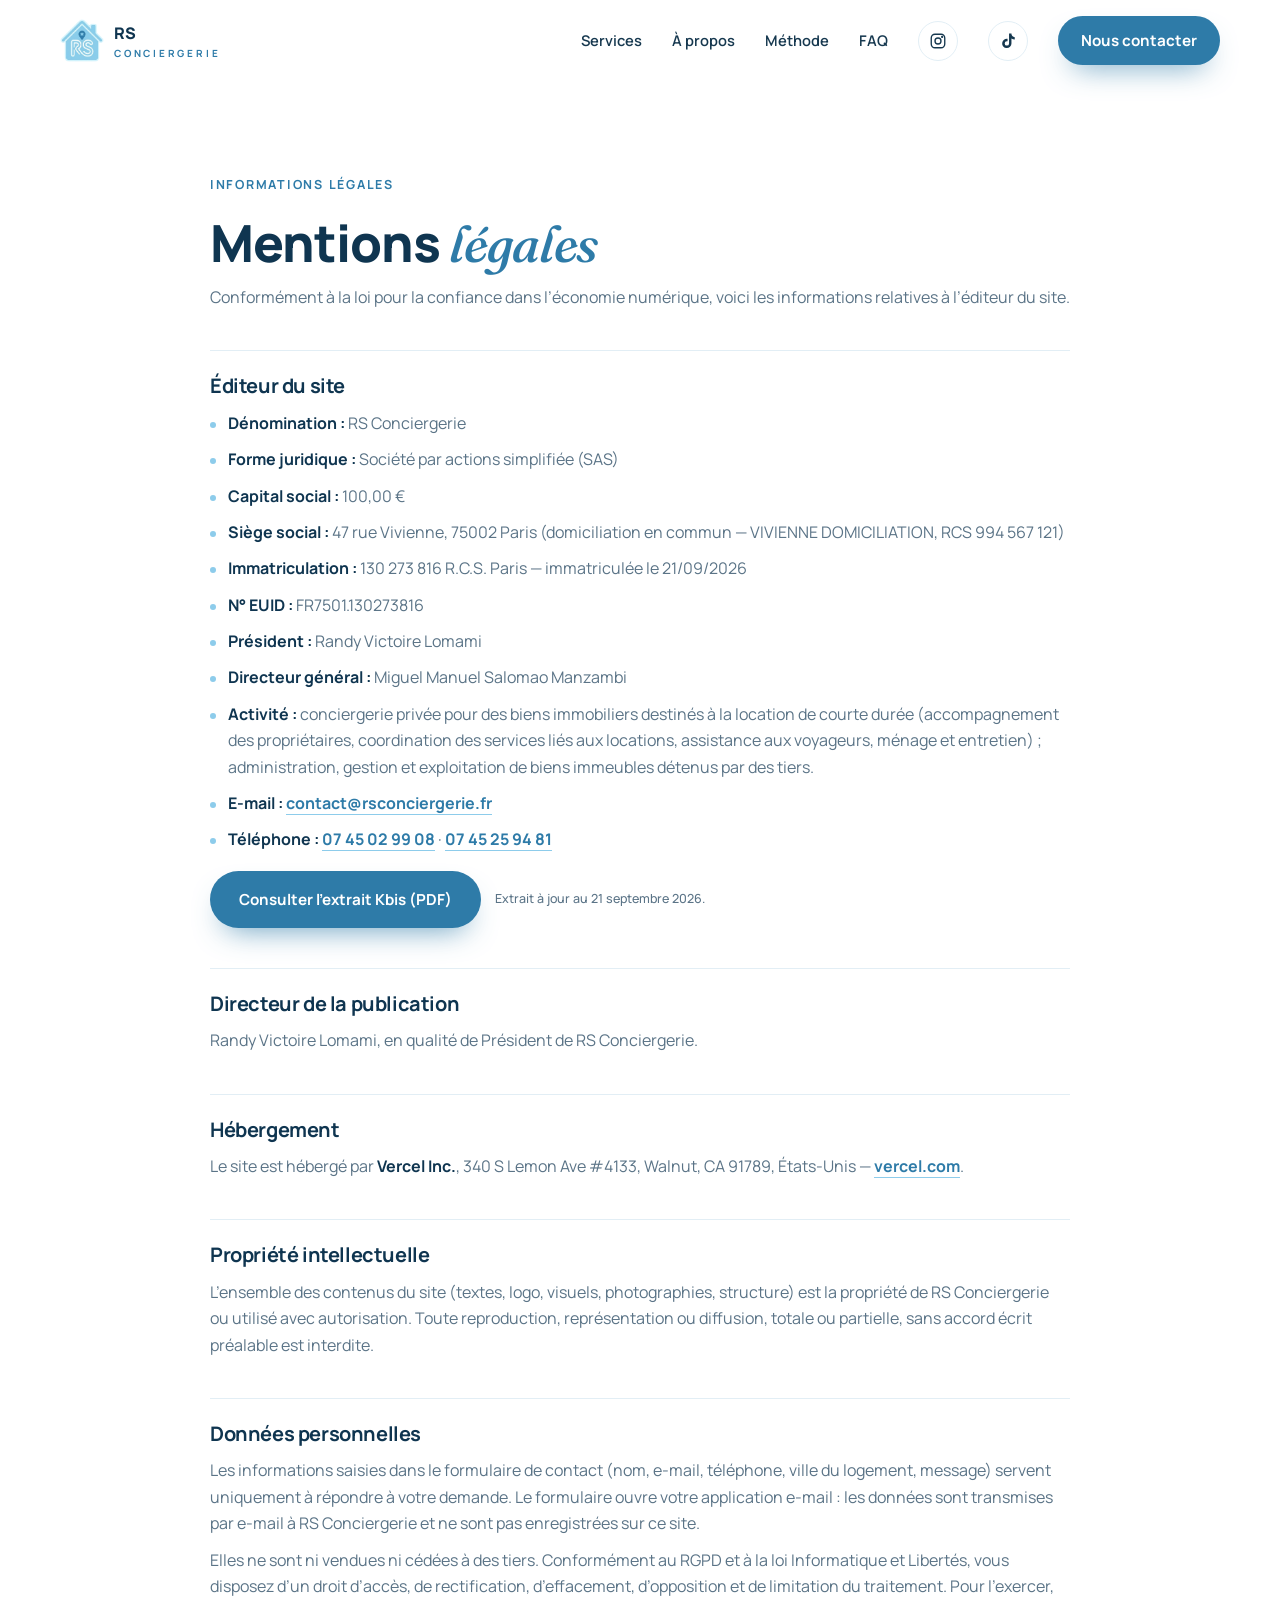
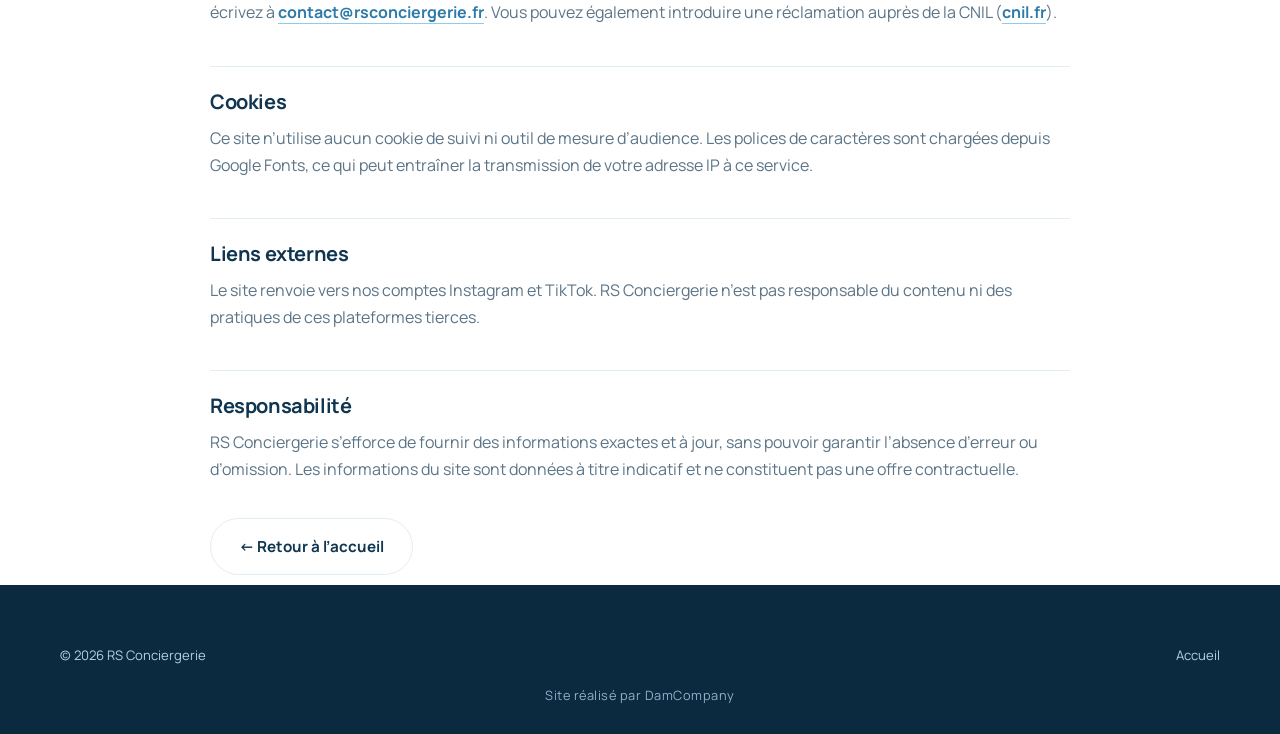
==== mentions-legales.html @ 4475f789 "Site RS Conciergerie" ====
<!DOCTYPE html>
<html lang="fr">
<head>
<meta charset="utf-8">
<meta name="viewport" content="width=device-width,initial-scale=1">
<title>Mentions légales — RS Conciergerie</title>
<meta name="description" content="Mentions légales de RS Conciergerie, SAS immatriculée au RCS de Paris.">
<link rel="icon" type="image/png" href="assets/favicon.png">
<link rel="preconnect" href="https://fonts.googleapis.com">
<link rel="preconnect" href="https://fonts.gstatic.com" crossorigin>
<link href="https://fonts.googleapis.com/css2?family=Fraunces:ital,wght@1,500&family=Manrope:wght@400;500;600;700;800&display=swap" rel="stylesheet">
<link rel="stylesheet" href="css/style.css">
</head>
<body>
<div class="progress" aria-hidden="true"><i id="bar"></i></div>
<header class="header" id="header">
  <div class="container nav">
    <a href="index.html" class="brand" aria-label="RS Conciergerie — accueil">
      <img src="assets/logo.png" alt="" width="44" height="43">
      <span>RS<small>CONCIERGERIE</small></span>
    </a>
    <button class="burger" id="burger" aria-label="Ouvrir le menu" aria-expanded="false" aria-controls="menu"><span></span></button>
    <nav class="menu" id="menu" aria-label="Navigation principale">
      <a href="index.html#services">Services</a>
      <a href="index.html#apropos">À propos</a>
      <a href="index.html#methode">Méthode</a>
      <a href="index.html#faq">FAQ</a>
      <a href="https://www.instagram.com/rsconciergerie_?stkn=MXJvY3Y4YjVndGR3eQ%3D%3D&amp;utm_source=qr" class="nav-social" target="_blank" rel="noopener" aria-label="Instagram"><svg viewBox="0 0 24 24" fill="none" stroke="currentColor" stroke-width="1.8" stroke-linecap="round" stroke-linejoin="round"><rect x="3" y="3" width="18" height="18" rx="5"/><circle cx="12" cy="12" r="4"/><circle cx="17.5" cy="6.5" r=".6" fill="currentColor"/></svg></a>
      <a href="https://www.tiktok.com/@rsconciergerie?_r=1&amp;_t=ZN-9AFDzYryNuw" class="nav-social" target="_blank" rel="noopener" aria-label="TikTok"><svg viewBox="0 0 24 24" fill="currentColor"><path d="M16.6 2h-3.2v13.2a2.9 2.9 0 1 1-2.9-2.9c.3 0 .6 0 .9.1V9.1a6.2 6.2 0 1 0 5.2 6.1V8.7a7.6 7.6 0 0 0 4.4 1.4V6.9a4.5 4.5 0 0 1-4.4-4.9z"/></svg></a>
      <a href="index.html#contact" class="btn btn-primary">Nous contacter</a>
    </nav>
  </div>
</header>

<main class="legal">
  <div class="container">
    <div class="eyebrow">Informations légales</div>
    <h1>Mentions <em class="accent">légales</em></h1>
    <p>Conformément à la loi pour la confiance dans l’économie numérique, voici les informations relatives à l’éditeur du site.</p>

    <h2>Éditeur du site</h2>
    <ul>
      <li><strong>Dénomination :</strong> RS Conciergerie</li>
      <li><strong>Forme juridique :</strong> Société par actions simplifiée (SAS)</li>
      <li><strong>Capital social :</strong> 100,00 €</li>
      <li><strong>Siège social :</strong> 47 rue Vivienne, 75002 Paris (domiciliation en commun — VIVIENNE DOMICILIATION, RCS 994 567 121)</li>
      <li><strong>Immatriculation :</strong> 130 273 816 R.C.S. Paris — immatriculée le 21/09/2026</li>
      <li><strong>N° EUID :</strong> FR7501.130273816</li>
      <li><strong>Président :</strong> Randy Victoire Lomami</li>
      <li><strong>Directeur général :</strong> Miguel Manuel Salomao Manzambi</li>
      <li><strong>Activité :</strong> conciergerie privée pour des biens immobiliers destinés à la location de courte durée (accompagnement des propriétaires, coordination des services liés aux locations, assistance aux voyageurs, ménage et entretien) ; administration, gestion et exploitation de biens immeubles détenus par des tiers.</li>
      <li><strong>E-mail :</strong> <a class="inline" href="mailto:contact@rsconciergerie.fr">contact@rsconciergerie.fr</a></li>
      <li><strong>Téléphone :</strong> <a class="inline" href="tel:+33745029908">07 45 02 99 08</a> · <a class="inline" href="tel:+33745259481">07 45 25 94 81</a></li>
    </ul>
    <div class="kbis">
      <a class="btn btn-primary" href="assets/extrait-kbis.pdf" target="_blank" rel="noopener">Consulter l’extrait Kbis (PDF)</a>
      <span class="note">Extrait à jour au 21 septembre 2026.</span>
    </div>

    <h2>Directeur de la publication</h2>
    <p>Randy Victoire Lomami, en qualité de Président de RS Conciergerie.</p>

    <h2>Hébergement</h2>
    <p>Le site est hébergé par <strong>Vercel Inc.</strong>, 340 S Lemon Ave #4133, Walnut, CA 91789, États-Unis — <a class="inline" href="https://vercel.com" target="_blank" rel="noopener">vercel.com</a>.</p>

    <h2>Propriété intellectuelle</h2>
    <p>L’ensemble des contenus du site (textes, logo, visuels, photographies, structure) est la propriété de RS Conciergerie ou utilisé avec autorisation. Toute reproduction, représentation ou diffusion, totale ou partielle, sans accord écrit préalable est interdite.</p>

    <h2 id="donnees">Données personnelles</h2>
    <p>Les informations saisies dans le formulaire de contact (nom, e-mail, téléphone, ville du logement, message) servent uniquement à répondre à votre demande. Le formulaire ouvre votre application e-mail : les données sont transmises par e-mail à RS Conciergerie et ne sont pas enregistrées sur ce site.</p>
    <p>Elles ne sont ni vendues ni cédées à des tiers. Conformément au RGPD et à la loi Informatique et Libertés, vous disposez d’un droit d’accès, de rectification, d’effacement, d’opposition et de limitation du traitement. Pour l’exercer, écrivez à <a class="inline" href="mailto:contact@rsconciergerie.fr">contact@rsconciergerie.fr</a>. Vous pouvez également introduire une réclamation auprès de la CNIL (<a class="inline" href="https://www.cnil.fr" target="_blank" rel="noopener">cnil.fr</a>).</p>

    <h2>Cookies</h2>
    <p>Ce site n’utilise aucun cookie de suivi ni outil de mesure d’audience. Les polices de caractères sont chargées depuis Google Fonts, ce qui peut entraîner la transmission de votre adresse IP à ce service.</p>

    <h2>Liens externes</h2>
    <p>Le site renvoie vers nos comptes Instagram et TikTok. RS Conciergerie n’est pas responsable du contenu ni des pratiques de ces plateformes tierces.</p>

    <h2>Responsabilité</h2>
    <p>RS Conciergerie s’efforce de fournir des informations exactes et à jour, sans pouvoir garantir l’absence d’erreur ou d’omission. Les informations du site sont données à titre indicatif et ne constituent pas une offre contractuelle.</p>

    <p style="margin-top:36px"><a class="btn btn-ghost" href="index.html">← Retour à l’accueil</a></p>
  </div>
</main>

<footer class="footer">
  <div class="container">
    <div class="foot-bottom" style="padding-top:0">
      <span>© <span id="year">2026</span> RS Conciergerie</span>
      <a href="index.html">Accueil</a>
    </div>
    <p class="credit">Site réalisé par DamCompany</p>
  </div>
</footer>
<script src="js/main.js"></script>
</body>
</html>
---- css/style.css ----
/* RS Conciergerie — style.css */
:root{
  --sky:#8dcceb;        /* bleu du logo */
  --sky-soft:#d4f5fe;   /* halo du logo */
  --deep:#2e7ba8;       /* pin du logo */
  --deep-2:#256a93;
  --navy:#0f3550;
  --ink:#16384f;
  --muted:#5b7487;
  --bg:#ffffff;
  --bg-alt:#f4fafd;
  --line:#e2eef5;
  --radius:22px;
  --shadow:0 20px 50px -24px rgba(15,53,80,.28);
  --font:'Manrope',system-ui,-apple-system,'Segoe UI',sans-serif;
  --serif:'Fraunces',Georgia,serif;
  --ease:cubic-bezier(.22,.8,.24,1);
}
*,*::before,*::after{box-sizing:border-box}
html{scroll-behavior:smooth;scroll-padding-top:84px}
body{margin:0;font-family:var(--font);color:var(--ink);background:var(--bg);line-height:1.65;-webkit-font-smoothing:antialiased;overflow-x:hidden}
img{max-width:100%;display:block}
a{color:inherit;text-decoration:none}
h1,h2,h3{margin:0;color:var(--navy);line-height:1.12;letter-spacing:-.02em}
p{margin:0}
ul{margin:0;padding:0;list-style:none}
.container{width:min(1160px,100% - 40px);margin-inline:auto}
section{padding:clamp(64px,9vw,120px) 0;position:relative}
.alt{background:var(--bg-alt)}
em.accent{font-family:var(--serif);font-style:italic;font-weight:500;color:var(--deep)}
.eyebrow{display:inline-flex;align-items:center;gap:10px;font-size:.78rem;font-weight:700;letter-spacing:.14em;text-transform:uppercase;color:var(--deep);margin-bottom:18px}
.h2{font-size:clamp(1.9rem,4.4vw,3.1rem);font-weight:800}
.lead{color:var(--muted);font-size:clamp(1rem,1.6vw,1.15rem);max-width:60ch;margin-top:18px}
.head{max-width:760px;margin-bottom:clamp(36px,5vw,60px)}

/* progress */
.progress{position:fixed;inset:0 0 auto 0;height:3px;z-index:100;background:transparent}
.progress i{display:block;height:100%;width:0;background:linear-gradient(90deg,var(--sky),var(--deep))}

/* buttons */
.btn{display:inline-flex;align-items:center;justify-content:center;gap:10px;padding:15px 28px;border-radius:999px;font-weight:700;font-size:.95rem;border:1.5px solid transparent;cursor:pointer;font-family:inherit;transition:transform .35s var(--ease),box-shadow .35s var(--ease),background .3s,color .3s,border-color .3s}
.btn svg{width:18px;height:18px;transition:transform .35s var(--ease)}
.btn:hover svg{transform:translateX(4px)}
.btn-primary{background:var(--deep);color:#fff;box-shadow:0 14px 30px -14px rgba(46,123,168,.8)}
.btn-primary:hover{background:var(--navy);transform:translateY(-3px)}
.btn-ghost{background:#fff;color:var(--navy);border-color:var(--line)}
.btn-ghost:hover{border-color:var(--sky);transform:translateY(-3px);box-shadow:var(--shadow)}
:focus-visible{outline:3px solid var(--deep);outline-offset:3px;border-radius:8px}

/* header */
.header{position:fixed;top:0;left:0;right:0;z-index:90;transition:background .35s,box-shadow .35s,padding .35s;padding:16px 0}
.header::before{content:"";position:absolute;inset:0;z-index:-1;background:rgba(255,255,255,.82);backdrop-filter:blur(16px);-webkit-backdrop-filter:blur(16px);box-shadow:0 1px 0 var(--line);opacity:0;transition:opacity .35s}
.header.scrolled::before{opacity:1}
.header.scrolled{padding:10px 0}
.nav{display:flex;align-items:center;justify-content:space-between;gap:20px}
.brand{display:flex;align-items:center;gap:10px;font-weight:800;color:var(--navy);letter-spacing:-.01em}
.brand img{width:44px;height:auto}
.brand span small{display:block;font-size:.62rem;letter-spacing:.28em;color:var(--deep);font-weight:700;margin-top:-2px}
.menu{display:flex;align-items:center;gap:30px}
.menu a:not(.btn){font-size:.92rem;font-weight:600;color:var(--ink);position:relative;padding:6px 0}
.menu a:not(.btn)::after{content:"";position:absolute;left:0;bottom:0;height:2px;width:100%;background:var(--deep);transform:scaleX(0);transform-origin:right;transition:transform .4s var(--ease)}
.menu a:not(.btn):hover::after{transform:scaleX(1);transform-origin:left}
.menu .btn{padding:11px 22px}
.burger{display:none;width:46px;height:46px;border-radius:50%;border:1px solid var(--line);background:#fff;cursor:pointer;position:relative}
.burger span,.burger span::before,.burger span::after{position:absolute;left:50%;top:50%;width:18px;height:2px;background:var(--navy);border-radius:2px;transition:transform .35s var(--ease),background .2s;content:""}
.burger span{transform:translate(-50%,-50%)}
.burger span::before{transform:translate(-50%,-6px);left:50%;top:50%}
.burger span::after{transform:translate(-50%,5px);left:50%;top:50%}
.burger[aria-expanded="true"] span{background:transparent}
.burger[aria-expanded="true"] span::before{transform:translate(-50%,-50%) rotate(45deg)}
.burger[aria-expanded="true"] span::after{transform:translate(-50%,-50%) rotate(-45deg)}

/* hero */
.hero{padding-top:clamp(130px,16vw,190px);padding-bottom:clamp(60px,8vw,100px);overflow:hidden;background:radial-gradient(1200px 600px at 85% -10%,var(--sky-soft),transparent 60%),#fff}
.blob{position:absolute;border-radius:50%;filter:blur(60px);opacity:.55;z-index:0;animation:float 14s ease-in-out infinite}
.blob.b1{width:380px;height:380px;background:var(--sky);top:60px;right:-120px}
.blob.b2{width:260px;height:260px;background:var(--sky-soft);bottom:-40px;left:-80px;animation-delay:-6s}
@keyframes float{50%{transform:translate(-30px,40px) scale(1.08)}}
.hero-center{display:flex;flex-direction:column;align-items:center;text-align:center;position:relative;z-index:1}
.hero{padding-top:clamp(104px,11vw,130px)}
.hero-center .logo-stage{width:min(320px,64vw);aspect-ratio:auto;border-radius:0;background:radial-gradient(closest-side,var(--sky-soft),transparent 75%);box-shadow:none;margin-bottom:clamp(22px,3.5vw,36px);padding:10px}
.hero-center .logo-stage::before,.hero-center .logo-stage::after{display:none}
.hero-center .logo-stage img{width:100%;height:auto}
.hero .hero-center h1{font-size:clamp(1.3rem,2.55vw,2.4rem);margin:0;max-width:100%}
.hero-center .cta-row{justify-content:center}
@media (min-width:760px){.hero-center h1{white-space:nowrap}}
.menu a.nav-social{padding:0}
.menu a.nav-social::after{display:none}
.nav-social{width:40px;height:40px;border-radius:50%;border:1px solid var(--line);background:#fff;display:grid;place-items:center;color:var(--navy);transition:background .3s,color .3s,transform .35s var(--ease),border-color .3s}
.nav-social svg{width:18px;height:18px}
.nav-social:hover{background:var(--deep);color:#fff;border-color:var(--deep);transform:translateY(-3px)}
.hero-grid{display:grid;grid-template-columns:1.1fr .9fr;gap:clamp(30px,5vw,70px);align-items:center;position:relative;z-index:1}
.tag{display:inline-flex;align-items:center;gap:10px;padding:8px 16px 8px 10px;background:#fff;border:1px solid var(--line);border-radius:999px;font-size:.82rem;font-weight:600;color:var(--navy);box-shadow:0 6px 18px -10px rgba(15,53,80,.3)}
.tag i{width:8px;height:8px;border-radius:50%;background:#34c38f;box-shadow:0 0 0 0 rgba(52,195,143,.6);animation:pulse 2s infinite}
@keyframes pulse{70%{box-shadow:0 0 0 10px rgba(52,195,143,0)}100%{box-shadow:0 0 0 0 rgba(52,195,143,0)}}
.hero h1{font-size:clamp(2.4rem,6.2vw,4.6rem);font-weight:800;margin:22px 0 22px}
.hero .lead{margin-top:0}
.cta-row{display:flex;flex-wrap:wrap;gap:14px;margin-top:34px}
.hero-points{display:flex;flex-wrap:wrap;gap:10px 26px;margin-top:34px;color:var(--muted);font-size:.9rem;font-weight:600}
.hero-points li{display:flex;align-items:center;gap:8px}
.hero-points svg{width:18px;height:18px;color:var(--deep)}
.hero-visual{position:relative;display:grid;place-items:center}
.logo-stage{position:relative;width:min(420px,88%);aspect-ratio:1;border-radius:50%;background:linear-gradient(145deg,#fff,var(--sky-soft));display:grid;place-items:center;box-shadow:var(--shadow),inset 0 0 0 1px #fff}
.logo-stage::before,.logo-stage::after{content:"";position:absolute;inset:-22px;border-radius:50%;border:1.5px dashed var(--sky);opacity:.7;animation:spin 40s linear infinite}
.logo-stage::after{inset:-48px;opacity:.35;animation-direction:reverse;animation-duration:60s}
@keyframes spin{to{transform:rotate(360deg)}}
.logo-stage img{width:62%;animation:bob 6s ease-in-out infinite}
@keyframes bob{50%{transform:translateY(-12px)}}
.chip{position:absolute;background:#fff;border:1px solid var(--line);border-radius:16px;padding:12px 16px;font-size:.82rem;font-weight:700;color:var(--navy);display:flex;align-items:center;gap:10px;box-shadow:var(--shadow);animation:bob 7s ease-in-out infinite}
.chip svg{width:20px;height:20px;color:var(--deep)}
.chip.c1{top:6%;left:-2%}
.chip.c2{bottom:12%;right:-4%;animation-delay:-3s}
.chip.c3{bottom:-2%;left:8%;animation-delay:-5s}

/* marquee */
.marquee{padding:0;background:var(--navy);color:#fff;overflow:hidden}
.marquee-track{display:flex;width:max-content;animation:marq 38s linear infinite}
.marquee:hover .marquee-track{animation-play-state:paused}
.marquee span{display:flex;align-items:center;gap:38px;padding:20px 19px;font-weight:600;font-size:.95rem;white-space:nowrap}
.marquee span::after{content:"✦";color:var(--sky);font-size:.8rem}
@keyframes marq{to{transform:translateX(-50%)}}

/* services */
.grid-services{display:grid;grid-template-columns:repeat(3,1fr);gap:20px}
.card{position:relative;background:#fff;border:1px solid var(--line);border-radius:var(--radius);padding:30px 28px;overflow:hidden;transition:transform .45s var(--ease),box-shadow .45s var(--ease),border-color .3s}
.card::before{content:"";position:absolute;inset:0;background:linear-gradient(160deg,var(--sky-soft),transparent 60%);opacity:0;transition:opacity .4s}
.card:hover{transform:translateY(-8px);box-shadow:var(--shadow);border-color:var(--sky)}
.card:hover::before{opacity:1}
.card>*{position:relative}
.card .num{position:absolute;top:22px;right:26px;font-family:var(--serif);font-style:italic;font-size:1.4rem;color:var(--sky);font-weight:500}
.ico{width:54px;height:54px;border-radius:16px;background:var(--sky-soft);color:var(--deep);display:grid;place-items:center;margin-bottom:22px;transition:background .35s,color .35s,transform .45s var(--ease)}
.ico svg{width:26px;height:26px}
.card:hover .ico{background:var(--deep);color:#fff;transform:rotate(-6deg) scale(1.06)}
.card h3{font-size:1.15rem;font-weight:800;margin-bottom:8px}
.card p{color:var(--muted);font-size:.95rem}
.extra{margin-top:26px;padding:22px 28px;border-radius:var(--radius);background:var(--navy);color:#e9f6fc;display:flex;gap:16px;align-items:center;flex-wrap:wrap}
.extra strong{color:#fff}

/* about */
.about-grid{display:grid;grid-template-columns:1fr 1fr;gap:clamp(30px,6vw,80px);align-items:center}
.photo{position:relative;border-radius:30px;overflow:hidden;box-shadow:var(--shadow)}
.photo img{width:100%;height:auto;transition:transform 1.2s var(--ease)}
.photo:hover img{transform:scale(1.04)}
.photo figcaption{position:absolute;left:16px;bottom:16px;background:rgba(255,255,255,.9);backdrop-filter:blur(10px);padding:10px 16px;border-radius:14px;font-size:.85rem;font-weight:700;color:var(--navy)}
.photo::after{content:"";position:absolute;inset:0;border-radius:30px;box-shadow:inset 0 0 0 1px rgba(255,255,255,.4);pointer-events:none}
.values{display:grid;gap:16px;margin-top:30px}
.values li{display:flex;gap:16px;align-items:flex-start}
.values .ico{width:46px;height:46px;border-radius:14px;margin:0;flex:none}
.values .ico svg{width:22px;height:22px}
.values h3{font-size:1.02rem;font-weight:800;margin-bottom:2px}
.values p{color:var(--muted);font-size:.92rem}

/* process */
.steps{display:grid;grid-template-columns:repeat(4,1fr);gap:20px;counter-reset:s;position:relative}
.step{background:#fff;border:1px solid var(--line);border-radius:var(--radius);padding:28px 24px;position:relative;transition:transform .4s var(--ease),box-shadow .4s}
.step:hover{transform:translateY(-6px);box-shadow:var(--shadow)}
.step b{display:grid;place-items:center;width:44px;height:44px;border-radius:50%;background:var(--deep);color:#fff;font-weight:800;margin-bottom:18px}
.step h3{font-size:1.08rem;font-weight:800;margin-bottom:8px}
.step p{color:var(--muted);font-size:.92rem}

/* faq */
.faq{max-width:860px;margin-inline:auto}
details{background:#fff;border:1px solid var(--line);border-radius:18px;margin-bottom:12px;transition:border-color .3s,box-shadow .3s}
details[open]{border-color:var(--sky);box-shadow:var(--shadow)}
summary{list-style:none;cursor:pointer;padding:20px 24px;font-weight:700;color:var(--navy);display:flex;justify-content:space-between;align-items:center;gap:16px}
summary::-webkit-details-marker{display:none}
summary::after{content:"+";flex:none;width:32px;height:32px;border-radius:50%;background:var(--sky-soft);color:var(--deep);display:grid;place-items:center;font-size:1.3rem;font-weight:500;transition:transform .4s var(--ease),background .3s,color .3s}
details[open] summary::after{transform:rotate(135deg);background:var(--deep);color:#fff}
details p{padding:0 24px 22px;color:var(--muted);animation:fade .5s var(--ease)}
@keyframes fade{from{opacity:0;transform:translateY(-6px)}}

/* contact */
.contact-wrap{display:grid;grid-template-columns:.85fr 1.15fr;gap:clamp(24px,4vw,56px);background:linear-gradient(150deg,var(--navy),#17506f);border-radius:34px;padding:clamp(28px,5vw,60px);color:#e7f4fb;overflow:hidden;position:relative}
.contact-wrap::before{content:"";position:absolute;width:420px;height:420px;border-radius:50%;background:var(--deep);filter:blur(90px);opacity:.5;top:-160px;right:-120px}
.contact-wrap>*{position:relative}
.contact-wrap h2{color:#fff}
.contact-wrap .eyebrow{color:var(--sky)}
.coords{margin-top:30px;display:grid;gap:14px}
.coords a,.coords div{display:flex;align-items:center;gap:14px;font-weight:600;transition:transform .3s var(--ease)}
.coords a:hover{transform:translateX(6px)}
.coords .ico{width:44px;height:44px;border-radius:14px;margin:0;background:rgba(255,255,255,.1);color:var(--sky);flex:none}
.coords .ico svg{width:20px;height:20px}
.socials{display:flex;gap:12px;margin-top:26px}
.socials a{width:46px;height:46px;border-radius:50%;border:1px solid rgba(255,255,255,.25);display:grid;place-items:center;transition:background .3s,transform .35s var(--ease),color .3s}
.socials a:hover{background:#fff;color:var(--navy);transform:translateY(-4px)}
.socials svg{width:20px;height:20px}
form{background:#fff;border-radius:26px;padding:clamp(22px,3vw,34px);color:var(--ink);display:grid;grid-template-columns:1fr 1fr;gap:16px}
form .full{grid-column:1/-1}
label{display:grid;gap:6px;font-size:.82rem;font-weight:700;color:var(--navy)}
input,select,textarea{font:inherit;font-weight:500;color:var(--ink);padding:14px 16px;border:1.5px solid var(--line);border-radius:14px;background:var(--bg-alt);transition:border-color .3s,box-shadow .3s,background .3s;width:100%}
input:focus,select:focus,textarea:focus{outline:none;border-color:var(--deep);background:#fff;box-shadow:0 0 0 4px var(--sky-soft)}
textarea{min-height:120px;resize:vertical}
.note{font-size:.78rem;color:var(--muted);font-weight:500}
.status{font-size:.88rem;font-weight:600;color:var(--deep);min-height:1.2em}

/* footer */
.footer{background:#0b2a40;color:#b7cfdf;padding:60px 0 28px;font-size:.92rem}
.foot-grid{display:grid;grid-template-columns:1.4fr 1fr 1fr;gap:40px;padding-bottom:36px;border-bottom:1px solid rgba(255,255,255,.1)}
.footer .brand{color:#fff}
.footer .brand span small{color:var(--sky)}
.footer h4{color:#fff;margin:0 0 14px;font-size:.82rem;letter-spacing:.14em;text-transform:uppercase}
.footer li{margin-bottom:9px}
.footer a:hover{color:#fff}
.footer p.about{margin-top:16px;max-width:36ch}
.credit{text-align:center;margin-top:18px;font-size:.8rem;color:#8fb0c6;letter-spacing:.04em}
.foot-bottom{display:flex;justify-content:space-between;flex-wrap:wrap;gap:10px;padding-top:24px;font-size:.82rem}

/* legal page */
.legal{padding-top:clamp(120px,14vw,170px)}
.legal .container{max-width:860px}
.legal h1{font-size:clamp(2rem,5vw,3.2rem);font-weight:800;margin-bottom:12px}
.legal h2{font-size:1.25rem;margin:40px 0 12px;padding-top:24px;border-top:1px solid var(--line)}
.legal p,.legal li{color:var(--muted);margin-bottom:10px}
.legal li{padding-left:18px;position:relative}
.legal li::before{content:"";position:absolute;left:0;top:.75em;width:6px;height:6px;border-radius:50%;background:var(--sky)}
.legal strong{color:var(--navy)}
.legal a.inline{color:var(--deep);font-weight:700;border-bottom:1.5px solid var(--sky)}
.kbis{display:flex;align-items:center;gap:14px;flex-wrap:wrap;margin-top:18px}

/* reveal */
.rv{opacity:0;transform:translateY(34px);transition:opacity .9s var(--ease),transform .9s var(--ease);transition-delay:var(--d,0s)}
.rv.in{opacity:1;transform:none}
.hero .rv{animation:up 1s var(--ease) both;animation-delay:var(--d,0s);opacity:1;transform:none;transition:none}
@keyframes up{from{opacity:0;transform:translateY(30px)}}

/* responsive */
@media (max-width:980px){
  .hero-grid,.about-grid,.contact-wrap{grid-template-columns:1fr}
  .grid-services{grid-template-columns:repeat(2,1fr)}
  .steps{grid-template-columns:repeat(2,1fr)}
  .hero-visual{order:-1;margin-bottom:10px}
  .logo-stage{width:min(300px,70%)}
  .chip.c1{left:2%}.chip.c2{right:0}
  .foot-grid{grid-template-columns:1fr 1fr}
  .foot-grid>:first-child{grid-column:1/-1}
}
@media (max-width:760px){
  .burger{display:block}
  .menu{position:fixed;inset:0 0 0 auto;width:min(340px,86vw);background:#fff;flex-direction:column;align-items:flex-start;justify-content:center;gap:22px;padding:40px 32px;transform:translateX(105%);transition:transform .5s var(--ease);box-shadow:-30px 0 60px -30px rgba(15,53,80,.4)}
  .menu.open{transform:none}
  .menu a:not(.btn){font-size:1.25rem}
  .menu .btn{width:100%}
  .burger{position:relative;z-index:2}
}
@media (max-width:620px){
  .grid-services,.steps{grid-template-columns:1fr}
  form{grid-template-columns:1fr}
  .cta-row .btn{flex:1 1 100%}
  .foot-grid{grid-template-columns:1fr}
  .chip{font-size:.74rem;padding:9px 12px}
  .chip.c3{display:none}
  .brand img{width:38px}
}
@media (prefers-reduced-motion:reduce){
  *,*::before,*::after{animation:none!important;transition:none!important}
  .rv{opacity:1;transform:none}
  html{scroll-behavior:auto}
}
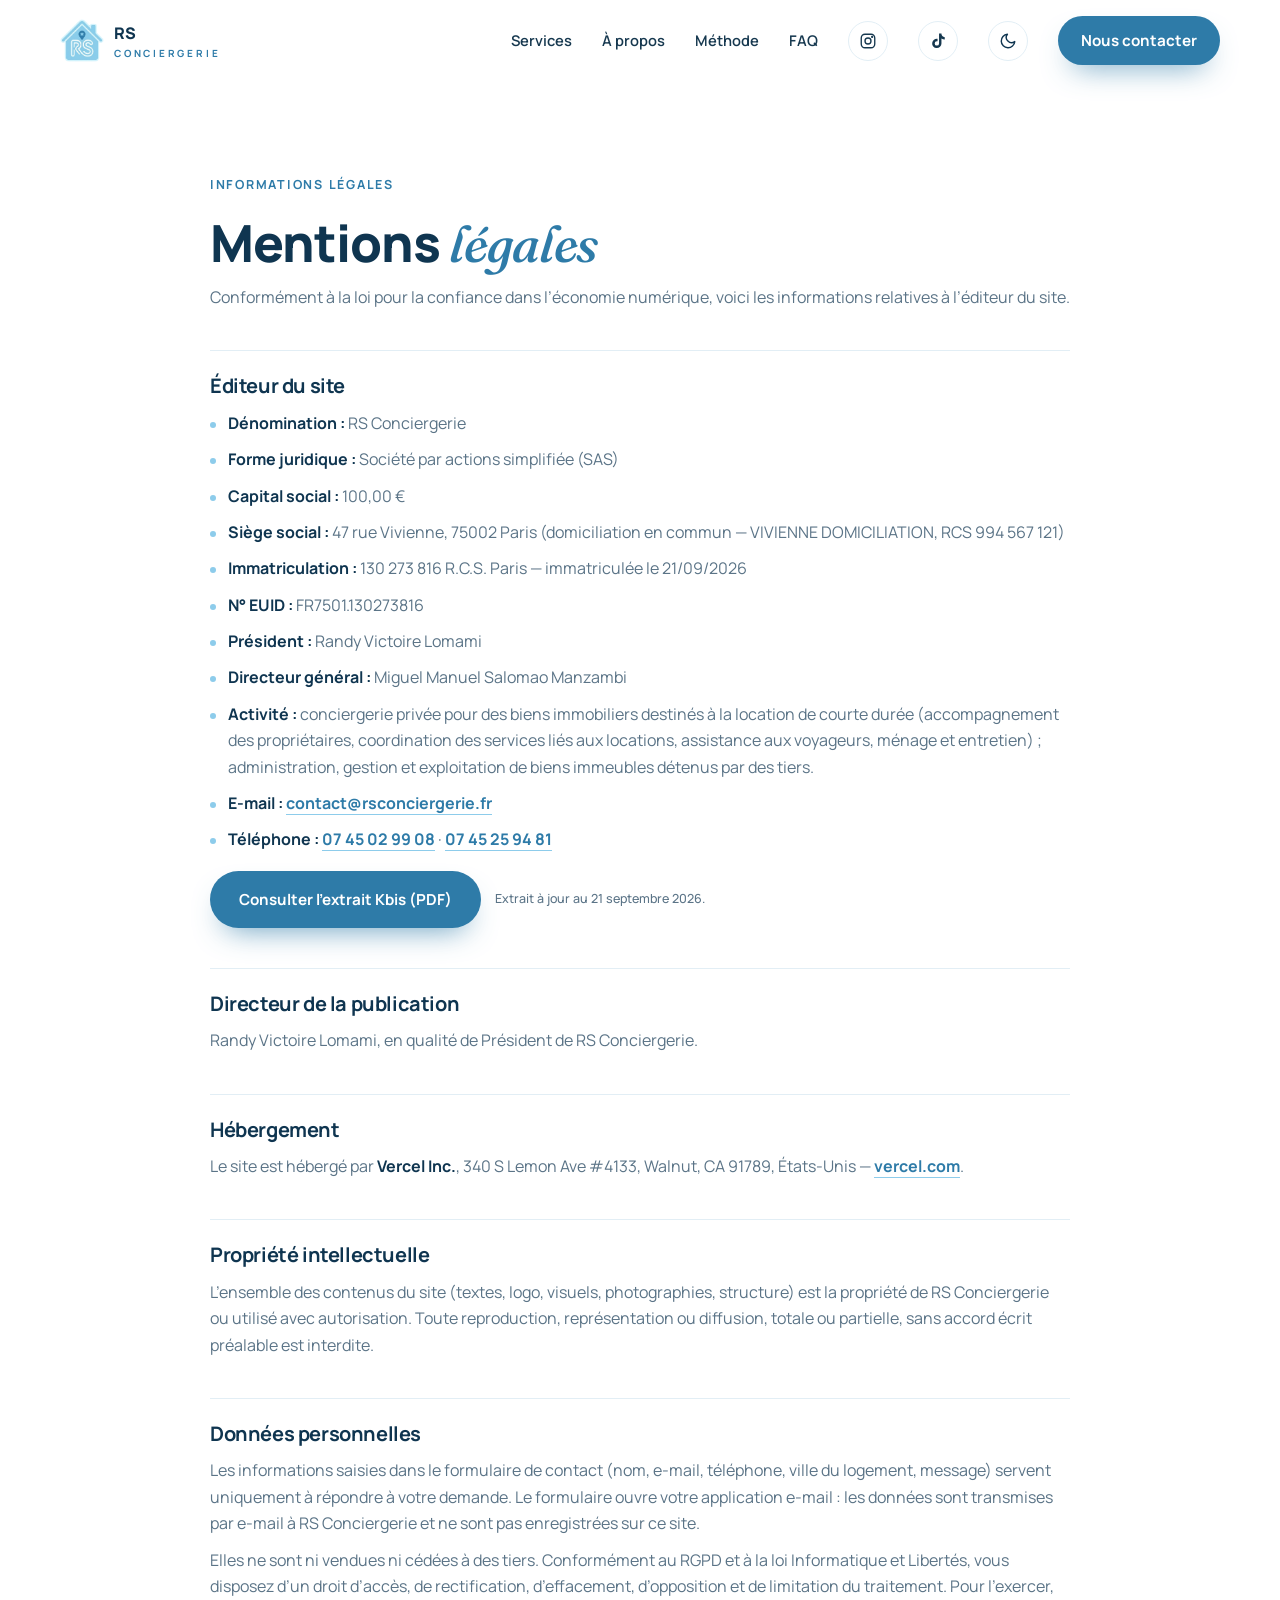
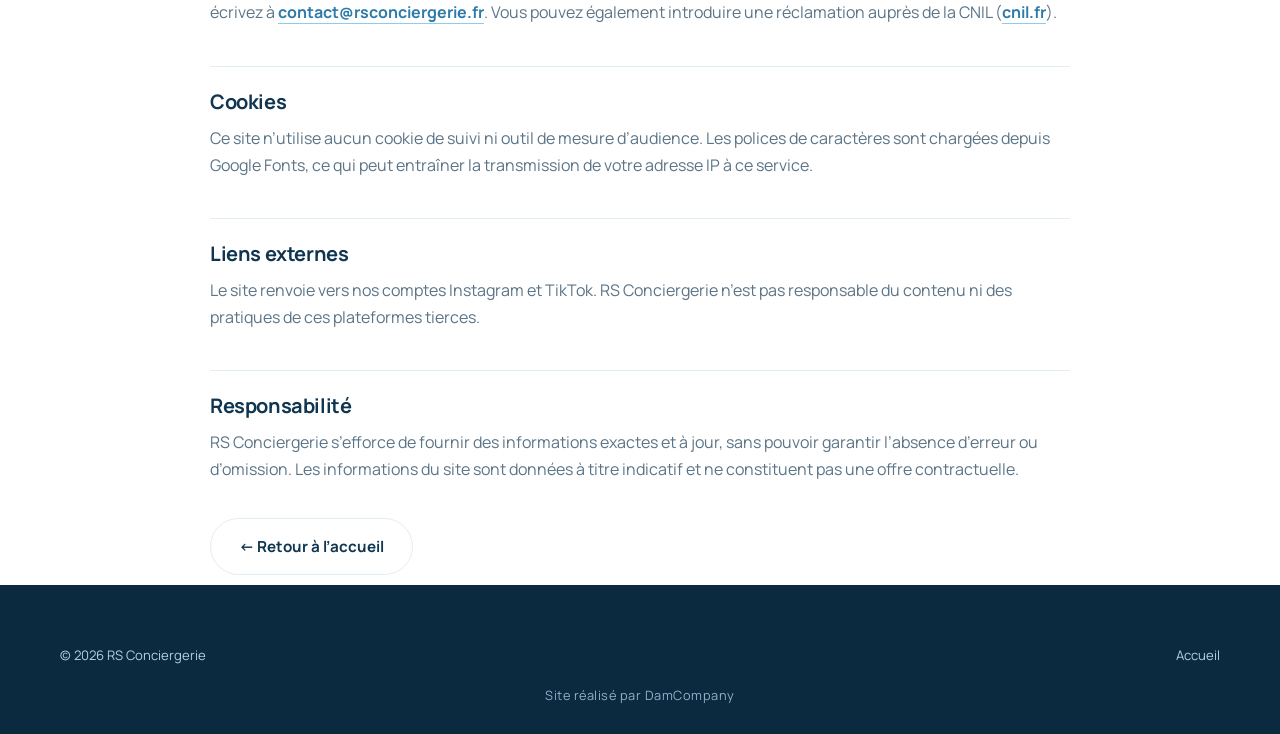
==== commit 5db68faa: "Ajout du mode nuit / mode jour" ====
--- a/mentions-legales.html
+++ b/mentions-legales.html
@@ -5,6 +5,7 @@
 <meta name="viewport" content="width=device-width,initial-scale=1">
 <title>Mentions légales — RS Conciergerie</title>
 <meta name="description" content="Mentions légales de RS Conciergerie, SAS immatriculée au RCS de Paris.">
+<script>try{if(localStorage.getItem("theme")==="dark")document.documentElement.setAttribute("data-theme","dark")}catch(e){}</script>
 <link rel="icon" type="image/png" href="assets/favicon.png">
 <link rel="preconnect" href="https://fonts.googleapis.com">
 <link rel="preconnect" href="https://fonts.gstatic.com" crossorigin>
@@ -27,6 +28,7 @@
       <a href="index.html#faq">FAQ</a>
       <a href="https://www.instagram.com/rsconciergerie_?stkn=MXJvY3Y4YjVndGR3eQ%3D%3D&amp;utm_source=qr" class="nav-social" target="_blank" rel="noopener" aria-label="Instagram"><svg viewBox="0 0 24 24" fill="none" stroke="currentColor" stroke-width="1.8" stroke-linecap="round" stroke-linejoin="round"><rect x="3" y="3" width="18" height="18" rx="5"/><circle cx="12" cy="12" r="4"/><circle cx="17.5" cy="6.5" r=".6" fill="currentColor"/></svg></a>
       <a href="https://www.tiktok.com/@rsconciergerie?_r=1&amp;_t=ZN-9AFDzYryNuw" class="nav-social" target="_blank" rel="noopener" aria-label="TikTok"><svg viewBox="0 0 24 24" fill="currentColor"><path d="M16.6 2h-3.2v13.2a2.9 2.9 0 1 1-2.9-2.9c.3 0 .6 0 .9.1V9.1a6.2 6.2 0 1 0 5.2 6.1V8.7a7.6 7.6 0 0 0 4.4 1.4V6.9a4.5 4.5 0 0 1-4.4-4.9z"/></svg></a>
+      <button class="theme-toggle" id="themeToggle" type="button" aria-label="Activer le mode nuit" aria-pressed="false"><svg class="i-moon" viewBox="0 0 24 24" fill="none" stroke="currentColor" stroke-width="1.9" stroke-linecap="round" stroke-linejoin="round"><path d="M21 12.8A9 9 0 1 1 11.2 3a7 7 0 0 0 9.8 9.8z"/></svg><svg class="i-sun" viewBox="0 0 24 24" fill="none" stroke="currentColor" stroke-width="1.9" stroke-linecap="round" stroke-linejoin="round"><circle cx="12" cy="12" r="4"/><path d="M12 2v2M12 20v2M4.9 4.9l1.4 1.4M17.7 17.7l1.4 1.4M2 12h2M20 12h2M4.9 19.1l1.4-1.4M17.7 6.3l1.4-1.4"/></svg></button>
       <a href="index.html#contact" class="btn btn-primary">Nous contacter</a>
     </nav>
   </div>
--- a/css/style.css
+++ b/css/style.css
@@ -8,6 +8,10 @@
   --ink:#16384f;
   --muted:#5b7487;
   --bg:#ffffff;
+  --surface:#ffffff;
+  --head:#0f3550;
+  --accent:#2e7ba8;
+  --glass:rgba(255,255,255,.82);
   --bg-alt:#f4fafd;
   --line:#e2eef5;
   --radius:22px;
@@ -18,17 +22,17 @@
 }
 *,*::before,*::after{box-sizing:border-box}
 html{scroll-behavior:smooth;scroll-padding-top:84px}
-body{margin:0;font-family:var(--font);color:var(--ink);background:var(--bg);line-height:1.65;-webkit-font-smoothing:antialiased;overflow-x:hidden}
+body{transition:background .4s,color .4s;margin:0;font-family:var(--font);color:var(--ink);background:var(--bg);line-height:1.65;-webkit-font-smoothing:antialiased;overflow-x:hidden}
 img{max-width:100%;display:block}
 a{color:inherit;text-decoration:none}
-h1,h2,h3{margin:0;color:var(--navy);line-height:1.12;letter-spacing:-.02em}
+h1,h2,h3{margin:0;color:var(--head);line-height:1.12;letter-spacing:-.02em}
 p{margin:0}
 ul{margin:0;padding:0;list-style:none}
 .container{width:min(1160px,100% - 40px);margin-inline:auto}
 section{padding:clamp(64px,9vw,120px) 0;position:relative}
 .alt{background:var(--bg-alt)}
-em.accent{font-family:var(--serif);font-style:italic;font-weight:500;color:var(--deep)}
-.eyebrow{display:inline-flex;align-items:center;gap:10px;font-size:.78rem;font-weight:700;letter-spacing:.14em;text-transform:uppercase;color:var(--deep);margin-bottom:18px}
+em.accent{font-family:var(--serif);font-style:italic;font-weight:500;color:var(--accent)}
+.eyebrow{display:inline-flex;align-items:center;gap:10px;font-size:.78rem;font-weight:700;letter-spacing:.14em;text-transform:uppercase;color:var(--accent);margin-bottom:18px}
 .h2{font-size:clamp(1.9rem,4.4vw,3.1rem);font-weight:800}
 .lead{color:var(--muted);font-size:clamp(1rem,1.6vw,1.15rem);max-width:60ch;margin-top:18px}
 .head{max-width:760px;margin-bottom:clamp(36px,5vw,60px)}
@@ -43,26 +47,26 @@
 .btn:hover svg{transform:translateX(4px)}
 .btn-primary{background:var(--deep);color:#fff;box-shadow:0 14px 30px -14px rgba(46,123,168,.8)}
 .btn-primary:hover{background:var(--navy);transform:translateY(-3px)}
-.btn-ghost{background:#fff;color:var(--navy);border-color:var(--line)}
+.btn-ghost{background:var(--surface);color:var(--head);border-color:var(--line)}
 .btn-ghost:hover{border-color:var(--sky);transform:translateY(-3px);box-shadow:var(--shadow)}
 :focus-visible{outline:3px solid var(--deep);outline-offset:3px;border-radius:8px}
 
 /* header */
 .header{position:fixed;top:0;left:0;right:0;z-index:90;transition:background .35s,box-shadow .35s,padding .35s;padding:16px 0}
-.header::before{content:"";position:absolute;inset:0;z-index:-1;background:rgba(255,255,255,.82);backdrop-filter:blur(16px);-webkit-backdrop-filter:blur(16px);box-shadow:0 1px 0 var(--line);opacity:0;transition:opacity .35s}
+.header::before{content:"";position:absolute;inset:0;z-index:-1;background:var(--glass);backdrop-filter:blur(16px);-webkit-backdrop-filter:blur(16px);box-shadow:0 1px 0 var(--line);opacity:0;transition:opacity .35s}
 .header.scrolled::before{opacity:1}
 .header.scrolled{padding:10px 0}
 .nav{display:flex;align-items:center;justify-content:space-between;gap:20px}
-.brand{display:flex;align-items:center;gap:10px;font-weight:800;color:var(--navy);letter-spacing:-.01em}
+.brand{display:flex;align-items:center;gap:10px;font-weight:800;color:var(--head);letter-spacing:-.01em}
 .brand img{width:44px;height:auto}
-.brand span small{display:block;font-size:.62rem;letter-spacing:.28em;color:var(--deep);font-weight:700;margin-top:-2px}
+.brand span small{display:block;font-size:.62rem;letter-spacing:.28em;color:var(--accent);font-weight:700;margin-top:-2px}
 .menu{display:flex;align-items:center;gap:30px}
 .menu a:not(.btn){font-size:.92rem;font-weight:600;color:var(--ink);position:relative;padding:6px 0}
 .menu a:not(.btn)::after{content:"";position:absolute;left:0;bottom:0;height:2px;width:100%;background:var(--deep);transform:scaleX(0);transform-origin:right;transition:transform .4s var(--ease)}
 .menu a:not(.btn):hover::after{transform:scaleX(1);transform-origin:left}
 .menu .btn{padding:11px 22px}
-.burger{display:none;width:46px;height:46px;border-radius:50%;border:1px solid var(--line);background:#fff;cursor:pointer;position:relative}
-.burger span,.burger span::before,.burger span::after{position:absolute;left:50%;top:50%;width:18px;height:2px;background:var(--navy);border-radius:2px;transition:transform .35s var(--ease),background .2s;content:""}
+.burger{display:none;width:46px;height:46px;border-radius:50%;border:1px solid var(--line);background:var(--surface);cursor:pointer;position:relative}
+.burger span,.burger span::before,.burger span::after{position:absolute;left:50%;top:50%;width:18px;height:2px;background:var(--head);border-radius:2px;transition:transform .35s var(--ease),background .2s;content:""}
 .burger span{transform:translate(-50%,-50%)}
 .burger span::before{transform:translate(-50%,-6px);left:50%;top:50%}
 .burger span::after{transform:translate(-50%,5px);left:50%;top:50%}
@@ -71,7 +75,7 @@
 .burger[aria-expanded="true"] span::after{transform:translate(-50%,-50%) rotate(-45deg)}
 
 /* hero */
-.hero{padding-top:clamp(130px,16vw,190px);padding-bottom:clamp(60px,8vw,100px);overflow:hidden;background:radial-gradient(1200px 600px at 85% -10%,var(--sky-soft),transparent 60%),#fff}
+.hero{padding-top:clamp(130px,16vw,190px);padding-bottom:clamp(60px,8vw,100px);overflow:hidden;background:radial-gradient(1200px 600px at 85% -10%,var(--sky-soft),transparent 60%),var(--bg)}
 .blob{position:absolute;border-radius:50%;filter:blur(60px);opacity:.55;z-index:0;animation:float 14s ease-in-out infinite}
 .blob.b1{width:380px;height:380px;background:var(--sky);top:60px;right:-120px}
 .blob.b2{width:260px;height:260px;background:var(--sky-soft);bottom:-40px;left:-80px;animation-delay:-6s}
@@ -86,11 +90,11 @@
 @media (min-width:760px){.hero-center h1{white-space:nowrap}}
 .menu a.nav-social{padding:0}
 .menu a.nav-social::after{display:none}
-.nav-social{width:40px;height:40px;border-radius:50%;border:1px solid var(--line);background:#fff;display:grid;place-items:center;color:var(--navy);transition:background .3s,color .3s,transform .35s var(--ease),border-color .3s}
+.nav-social{width:40px;height:40px;border-radius:50%;border:1px solid var(--line);background:var(--surface);display:grid;place-items:center;color:var(--head);transition:background .3s,color .3s,transform .35s var(--ease),border-color .3s}
 .nav-social svg{width:18px;height:18px}
-.nav-social:hover{background:var(--deep);color:#fff;border-color:var(--deep);transform:translateY(-3px)}
+.nav-social:hover{background:var(--deep);color:#fff;border-color:var(--accent);transform:translateY(-3px)}
 .hero-grid{display:grid;grid-template-columns:1.1fr .9fr;gap:clamp(30px,5vw,70px);align-items:center;position:relative;z-index:1}
-.tag{display:inline-flex;align-items:center;gap:10px;padding:8px 16px 8px 10px;background:#fff;border:1px solid var(--line);border-radius:999px;font-size:.82rem;font-weight:600;color:var(--navy);box-shadow:0 6px 18px -10px rgba(15,53,80,.3)}
+.tag{display:inline-flex;align-items:center;gap:10px;padding:8px 16px 8px 10px;background:var(--surface);border:1px solid var(--line);border-radius:999px;font-size:.82rem;font-weight:600;color:var(--head);box-shadow:0 6px 18px -10px rgba(15,53,80,.3)}
 .tag i{width:8px;height:8px;border-radius:50%;background:#34c38f;box-shadow:0 0 0 0 rgba(52,195,143,.6);animation:pulse 2s infinite}
 @keyframes pulse{70%{box-shadow:0 0 0 10px rgba(52,195,143,0)}100%{box-shadow:0 0 0 0 rgba(52,195,143,0)}}
 .hero h1{font-size:clamp(2.4rem,6.2vw,4.6rem);font-weight:800;margin:22px 0 22px}
@@ -98,7 +102,7 @@
 .cta-row{display:flex;flex-wrap:wrap;gap:14px;margin-top:34px}
 .hero-points{display:flex;flex-wrap:wrap;gap:10px 26px;margin-top:34px;color:var(--muted);font-size:.9rem;font-weight:600}
 .hero-points li{display:flex;align-items:center;gap:8px}
-.hero-points svg{width:18px;height:18px;color:var(--deep)}
+.hero-points svg{width:18px;height:18px;color:var(--accent)}
 .hero-visual{position:relative;display:grid;place-items:center}
 .logo-stage{position:relative;width:min(420px,88%);aspect-ratio:1;border-radius:50%;background:linear-gradient(145deg,#fff,var(--sky-soft));display:grid;place-items:center;box-shadow:var(--shadow),inset 0 0 0 1px #fff}
 .logo-stage::before,.logo-stage::after{content:"";position:absolute;inset:-22px;border-radius:50%;border:1.5px dashed var(--sky);opacity:.7;animation:spin 40s linear infinite}
@@ -106,8 +110,8 @@
 @keyframes spin{to{transform:rotate(360deg)}}
 .logo-stage img{width:62%;animation:bob 6s ease-in-out infinite}
 @keyframes bob{50%{transform:translateY(-12px)}}
-.chip{position:absolute;background:#fff;border:1px solid var(--line);border-radius:16px;padding:12px 16px;font-size:.82rem;font-weight:700;color:var(--navy);display:flex;align-items:center;gap:10px;box-shadow:var(--shadow);animation:bob 7s ease-in-out infinite}
-.chip svg{width:20px;height:20px;color:var(--deep)}
+.chip{position:absolute;background:var(--surface);border:1px solid var(--line);border-radius:16px;padding:12px 16px;font-size:.82rem;font-weight:700;color:var(--head);display:flex;align-items:center;gap:10px;box-shadow:var(--shadow);animation:bob 7s ease-in-out infinite}
+.chip svg{width:20px;height:20px;color:var(--accent)}
 .chip.c1{top:6%;left:-2%}
 .chip.c2{bottom:12%;right:-4%;animation-delay:-3s}
 .chip.c3{bottom:-2%;left:8%;animation-delay:-5s}
@@ -122,13 +126,13 @@
 
 /* services */
 .grid-services{display:grid;grid-template-columns:repeat(3,1fr);gap:20px}
-.card{position:relative;background:#fff;border:1px solid var(--line);border-radius:var(--radius);padding:30px 28px;overflow:hidden;transition:transform .45s var(--ease),box-shadow .45s var(--ease),border-color .3s}
+.card{position:relative;background:var(--surface);border:1px solid var(--line);border-radius:var(--radius);padding:30px 28px;overflow:hidden;transition:transform .45s var(--ease),box-shadow .45s var(--ease),border-color .3s}
 .card::before{content:"";position:absolute;inset:0;background:linear-gradient(160deg,var(--sky-soft),transparent 60%);opacity:0;transition:opacity .4s}
 .card:hover{transform:translateY(-8px);box-shadow:var(--shadow);border-color:var(--sky)}
 .card:hover::before{opacity:1}
 .card>*{position:relative}
 .card .num{position:absolute;top:22px;right:26px;font-family:var(--serif);font-style:italic;font-size:1.4rem;color:var(--sky);font-weight:500}
-.ico{width:54px;height:54px;border-radius:16px;background:var(--sky-soft);color:var(--deep);display:grid;place-items:center;margin-bottom:22px;transition:background .35s,color .35s,transform .45s var(--ease)}
+.ico{width:54px;height:54px;border-radius:16px;background:var(--sky-soft);color:var(--accent);display:grid;place-items:center;margin-bottom:22px;transition:background .35s,color .35s,transform .45s var(--ease)}
 .ico svg{width:26px;height:26px}
 .card:hover .ico{background:var(--deep);color:#fff;transform:rotate(-6deg) scale(1.06)}
 .card h3{font-size:1.15rem;font-weight:800;margin-bottom:8px}
@@ -141,7 +145,7 @@
 .photo{position:relative;border-radius:30px;overflow:hidden;box-shadow:var(--shadow)}
 .photo img{width:100%;height:auto;transition:transform 1.2s var(--ease)}
 .photo:hover img{transform:scale(1.04)}
-.photo figcaption{position:absolute;left:16px;bottom:16px;background:rgba(255,255,255,.9);backdrop-filter:blur(10px);padding:10px 16px;border-radius:14px;font-size:.85rem;font-weight:700;color:var(--navy)}
+.photo figcaption{position:absolute;left:16px;bottom:16px;background:rgba(255,255,255,.9);backdrop-filter:blur(10px);padding:10px 16px;border-radius:14px;font-size:.85rem;font-weight:700;color:#0f3550}
 .photo::after{content:"";position:absolute;inset:0;border-radius:30px;box-shadow:inset 0 0 0 1px rgba(255,255,255,.4);pointer-events:none}
 .values{display:grid;gap:16px;margin-top:30px}
 .values li{display:flex;gap:16px;align-items:flex-start}
@@ -152,7 +156,7 @@
 
 /* process */
 .steps{display:grid;grid-template-columns:repeat(4,1fr);gap:20px;counter-reset:s;position:relative}
-.step{background:#fff;border:1px solid var(--line);border-radius:var(--radius);padding:28px 24px;position:relative;transition:transform .4s var(--ease),box-shadow .4s}
+.step{background:var(--surface);border:1px solid var(--line);border-radius:var(--radius);padding:28px 24px;position:relative;transition:transform .4s var(--ease),box-shadow .4s}
 .step:hover{transform:translateY(-6px);box-shadow:var(--shadow)}
 .step b{display:grid;place-items:center;width:44px;height:44px;border-radius:50%;background:var(--deep);color:#fff;font-weight:800;margin-bottom:18px}
 .step h3{font-size:1.08rem;font-weight:800;margin-bottom:8px}
@@ -160,11 +164,11 @@
 
 /* faq */
 .faq{max-width:860px;margin-inline:auto}
-details{background:#fff;border:1px solid var(--line);border-radius:18px;margin-bottom:12px;transition:border-color .3s,box-shadow .3s}
+details{background:var(--surface);border:1px solid var(--line);border-radius:18px;margin-bottom:12px;transition:border-color .3s,box-shadow .3s}
 details[open]{border-color:var(--sky);box-shadow:var(--shadow)}
-summary{list-style:none;cursor:pointer;padding:20px 24px;font-weight:700;color:var(--navy);display:flex;justify-content:space-between;align-items:center;gap:16px}
+summary{list-style:none;cursor:pointer;padding:20px 24px;font-weight:700;color:var(--head);display:flex;justify-content:space-between;align-items:center;gap:16px}
 summary::-webkit-details-marker{display:none}
-summary::after{content:"+";flex:none;width:32px;height:32px;border-radius:50%;background:var(--sky-soft);color:var(--deep);display:grid;place-items:center;font-size:1.3rem;font-weight:500;transition:transform .4s var(--ease),background .3s,color .3s}
+summary::after{content:"+";flex:none;width:32px;height:32px;border-radius:50%;background:var(--sky-soft);color:var(--accent);display:grid;place-items:center;font-size:1.3rem;font-weight:500;transition:transform .4s var(--ease),background .3s,color .3s}
 details[open] summary::after{transform:rotate(135deg);background:var(--deep);color:#fff}
 details p{padding:0 24px 22px;color:var(--muted);animation:fade .5s var(--ease)}
 @keyframes fade{from{opacity:0;transform:translateY(-6px)}}
@@ -182,16 +186,16 @@
 .coords .ico svg{width:20px;height:20px}
 .socials{display:flex;gap:12px;margin-top:26px}
 .socials a{width:46px;height:46px;border-radius:50%;border:1px solid rgba(255,255,255,.25);display:grid;place-items:center;transition:background .3s,transform .35s var(--ease),color .3s}
-.socials a:hover{background:#fff;color:var(--navy);transform:translateY(-4px)}
+.socials a:hover{background:#fff;color:#0f3550;transform:translateY(-4px)}
 .socials svg{width:20px;height:20px}
-form{background:#fff;border-radius:26px;padding:clamp(22px,3vw,34px);color:var(--ink);display:grid;grid-template-columns:1fr 1fr;gap:16px}
+form{background:var(--surface);border-radius:26px;padding:clamp(22px,3vw,34px);color:var(--ink);display:grid;grid-template-columns:1fr 1fr;gap:16px}
 form .full{grid-column:1/-1}
-label{display:grid;gap:6px;font-size:.82rem;font-weight:700;color:var(--navy)}
+label{display:grid;gap:6px;font-size:.82rem;font-weight:700;color:var(--head)}
 input,select,textarea{font:inherit;font-weight:500;color:var(--ink);padding:14px 16px;border:1.5px solid var(--line);border-radius:14px;background:var(--bg-alt);transition:border-color .3s,box-shadow .3s,background .3s;width:100%}
-input:focus,select:focus,textarea:focus{outline:none;border-color:var(--deep);background:#fff;box-shadow:0 0 0 4px var(--sky-soft)}
+input:focus,select:focus,textarea:focus{outline:none;border-color:var(--accent);background:var(--surface);box-shadow:0 0 0 4px var(--sky-soft)}
 textarea{min-height:120px;resize:vertical}
 .note{font-size:.78rem;color:var(--muted);font-weight:500}
-.status{font-size:.88rem;font-weight:600;color:var(--deep);min-height:1.2em}
+.status{font-size:.88rem;font-weight:600;color:var(--accent);min-height:1.2em}
 
 /* footer */
 .footer{background:#0b2a40;color:#b7cfdf;padding:60px 0 28px;font-size:.92rem}
@@ -213,8 +217,8 @@
 .legal p,.legal li{color:var(--muted);margin-bottom:10px}
 .legal li{padding-left:18px;position:relative}
 .legal li::before{content:"";position:absolute;left:0;top:.75em;width:6px;height:6px;border-radius:50%;background:var(--sky)}
-.legal strong{color:var(--navy)}
-.legal a.inline{color:var(--deep);font-weight:700;border-bottom:1.5px solid var(--sky)}
+.legal strong{color:var(--head)}
+.legal a.inline{color:var(--accent);font-weight:700;border-bottom:1.5px solid var(--sky)}
 .kbis{display:flex;align-items:center;gap:14px;flex-wrap:wrap;margin-top:18px}
 
 /* reveal */
@@ -236,7 +240,7 @@
 }
 @media (max-width:760px){
   .burger{display:block}
-  .menu{position:fixed;inset:0 0 0 auto;width:min(340px,86vw);background:#fff;flex-direction:column;align-items:flex-start;justify-content:center;gap:22px;padding:40px 32px;transform:translateX(105%);transition:transform .5s var(--ease);box-shadow:-30px 0 60px -30px rgba(15,53,80,.4)}
+  .menu{position:fixed;inset:0 0 0 auto;width:min(340px,86vw);background:var(--surface);flex-direction:column;align-items:flex-start;justify-content:center;gap:22px;padding:40px 32px;transform:translateX(105%);transition:transform .5s var(--ease);box-shadow:-30px 0 60px -30px rgba(15,53,80,.4)}
   .menu.open{transform:none}
   .menu a:not(.btn){font-size:1.25rem}
   .menu .btn{width:100%}
@@ -256,3 +260,29 @@
   .rv{opacity:1;transform:none}
   html{scroll-behavior:auto}
 }
+
+/* theme toggle */
+.theme-toggle{width:40px;height:40px;border-radius:50%;border:1px solid var(--line);background:var(--surface);color:var(--head);display:grid;place-items:center;cursor:pointer;padding:0;transition:background .3s,color .3s,transform .35s var(--ease),border-color .3s}
+.theme-toggle svg{width:18px;height:18px;grid-area:1/1;transition:transform .5s var(--ease),opacity .3s}
+.theme-toggle .i-sun{opacity:0;transform:rotate(-90deg) scale(.5)}
+.theme-toggle:hover{background:var(--deep);color:#fff;border-color:var(--deep);transform:translateY(-3px)}
+:root[data-theme="dark"] .theme-toggle .i-sun{opacity:1;transform:none}
+:root[data-theme="dark"] .theme-toggle .i-moon{opacity:0;transform:rotate(90deg) scale(.5)}
+
+/* dark mode — bleu nuit */
+:root[data-theme="dark"]{
+  color-scheme:dark;
+  --bg:#0a1f33;--bg-alt:#0d2840;--surface:#102d46;
+  --ink:#d3e3ef;--muted:#9fb7c9;--line:#1f4663;
+  --sky-soft:rgba(141,204,235,.14);
+  --head:#f1f8fc;--accent:#7cc3ec;--navy:#123a5a;
+  --glass:rgba(10,31,51,.82);
+  --shadow:0 20px 50px -24px rgba(0,0,0,.7);
+}
+:root[data-theme="dark"] .blob{opacity:.22}
+:root[data-theme="dark"] .footer{background:#07182a}
+:root[data-theme="dark"] .marquee{border-block:1px solid var(--line)}
+:root[data-theme="dark"] .btn-primary:hover{background:var(--deep-2)}
+:root[data-theme="dark"] .menu{box-shadow:-30px 0 60px -30px rgba(0,0,0,.8)}
+:root[data-theme="dark"] .contact-wrap{border:1px solid var(--line)}
+:root[data-theme="dark"] .photo img,:root[data-theme="dark"] .logo-stage img{filter:brightness(.95)}
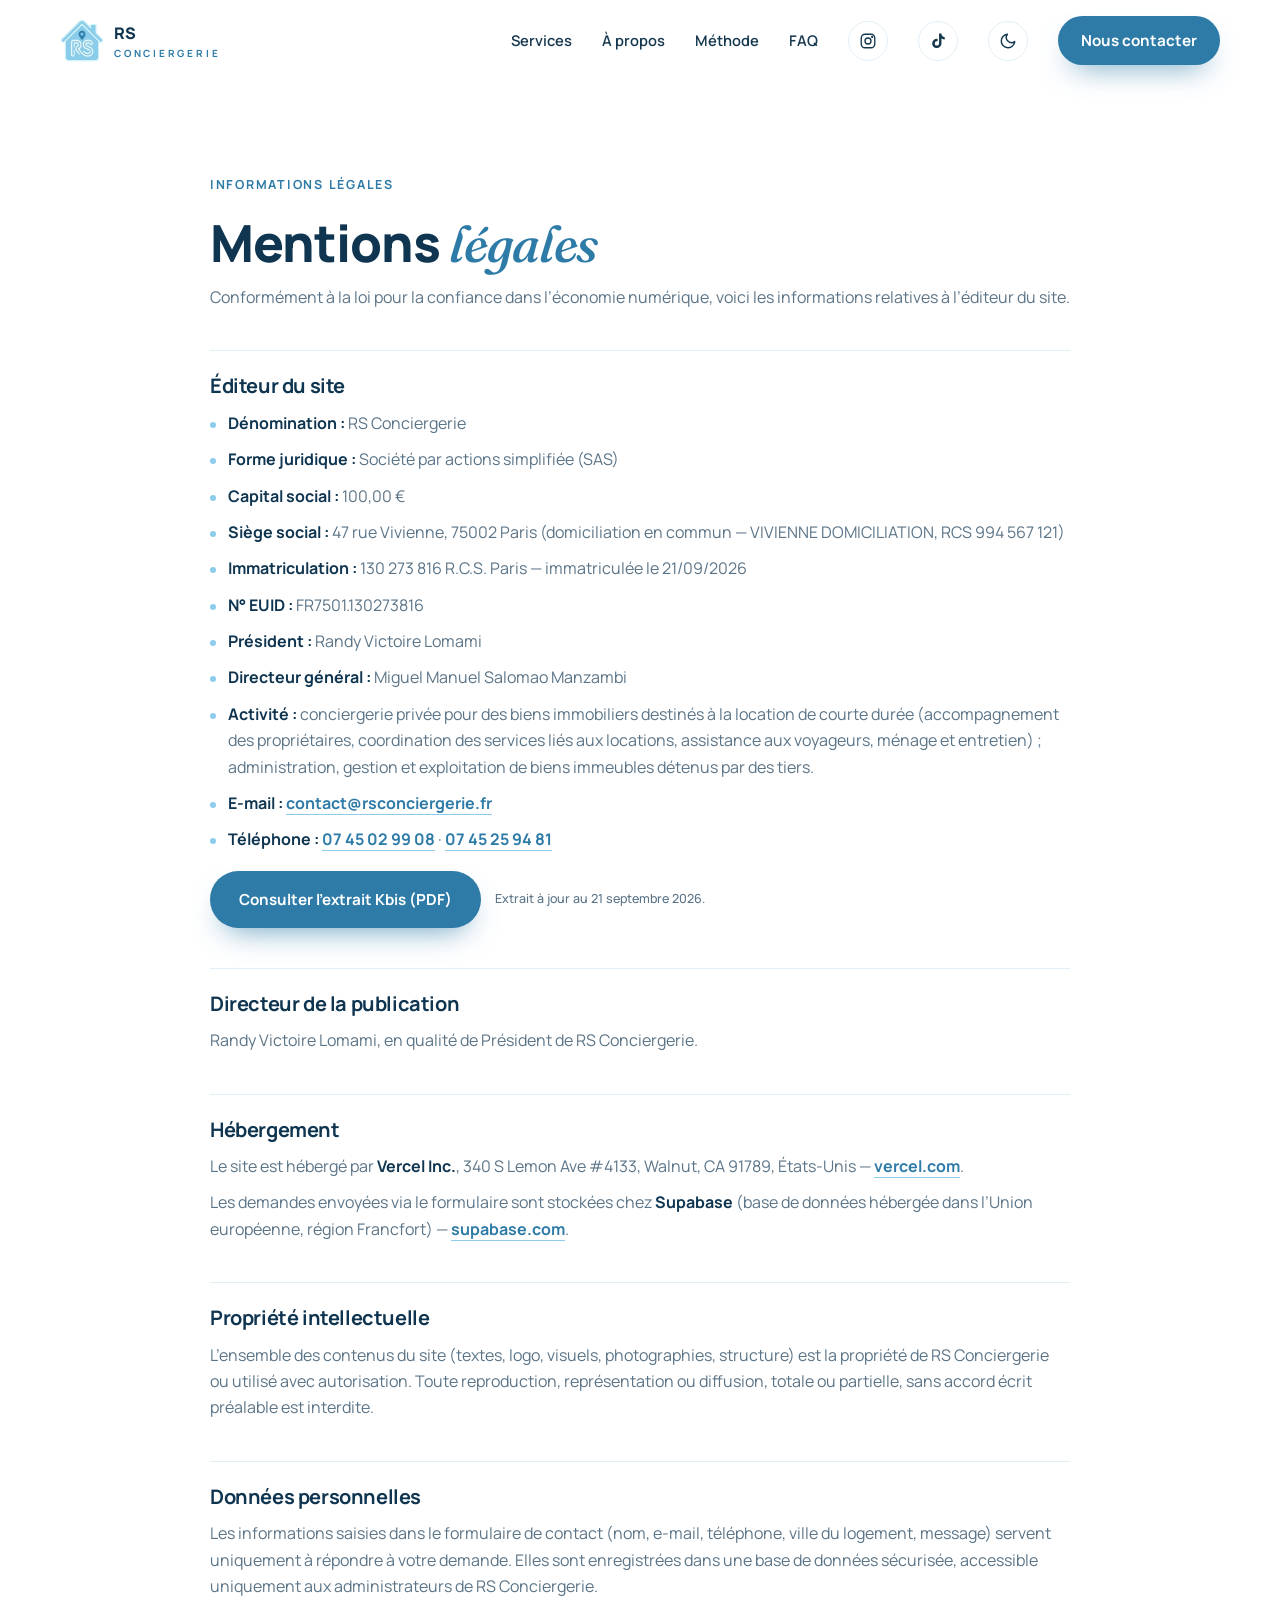
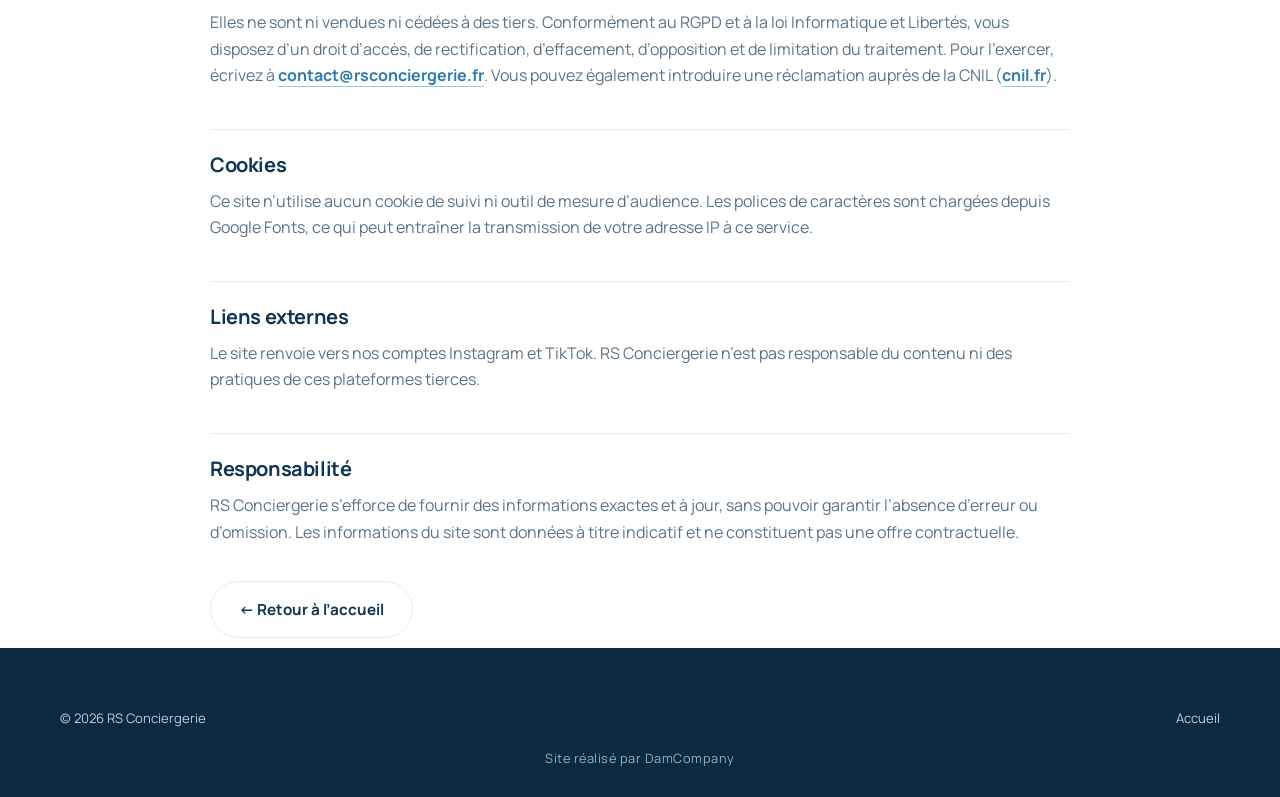
==== commit 79c2042c: "Ajout de la page admin et du backend Supabase" ====
--- a/mentions-legales.html
+++ b/mentions-legales.html
@@ -64,12 +64,13 @@
 
     <h2>Hébergement</h2>
     <p>Le site est hébergé par <strong>Vercel Inc.</strong>, 340 S Lemon Ave #4133, Walnut, CA 91789, États-Unis — <a class="inline" href="https://vercel.com" target="_blank" rel="noopener">vercel.com</a>.</p>
+    <p>Les demandes envoyées via le formulaire sont stockées chez <strong>Supabase</strong> (base de données hébergée dans l’Union européenne, région Francfort) — <a class="inline" href="https://supabase.com" target="_blank" rel="noopener">supabase.com</a>.</p>
 
     <h2>Propriété intellectuelle</h2>
     <p>L’ensemble des contenus du site (textes, logo, visuels, photographies, structure) est la propriété de RS Conciergerie ou utilisé avec autorisation. Toute reproduction, représentation ou diffusion, totale ou partielle, sans accord écrit préalable est interdite.</p>
 
     <h2 id="donnees">Données personnelles</h2>
-    <p>Les informations saisies dans le formulaire de contact (nom, e-mail, téléphone, ville du logement, message) servent uniquement à répondre à votre demande. Le formulaire ouvre votre application e-mail : les données sont transmises par e-mail à RS Conciergerie et ne sont pas enregistrées sur ce site.</p>
+    <p>Les informations saisies dans le formulaire de contact (nom, e-mail, téléphone, ville du logement, message) servent uniquement à répondre à votre demande. Elles sont enregistrées dans une base de données sécurisée, accessible uniquement aux administrateurs de RS Conciergerie.</p>
     <p>Elles ne sont ni vendues ni cédées à des tiers. Conformément au RGPD et à la loi Informatique et Libertés, vous disposez d’un droit d’accès, de rectification, d’effacement, d’opposition et de limitation du traitement. Pour l’exercer, écrivez à <a class="inline" href="mailto:contact@rsconciergerie.fr">contact@rsconciergerie.fr</a>. Vous pouvez également introduire une réclamation auprès de la CNIL (<a class="inline" href="https://www.cnil.fr" target="_blank" rel="noopener">cnil.fr</a>).</p>
 
     <h2>Cookies</h2>
--- a/css/style.css
+++ b/css/style.css
@@ -286,3 +286,5 @@
 :root[data-theme="dark"] .menu{box-shadow:-30px 0 60px -30px rgba(0,0,0,.8)}
 :root[data-theme="dark"] .contact-wrap{border:1px solid var(--line)}
 :root[data-theme="dark"] .photo img,:root[data-theme="dark"] .logo-stage img{filter:brightness(.95)}
+
+.hp-field{position:absolute;left:-9999px;width:1px;height:1px;overflow:hidden;opacity:0}
